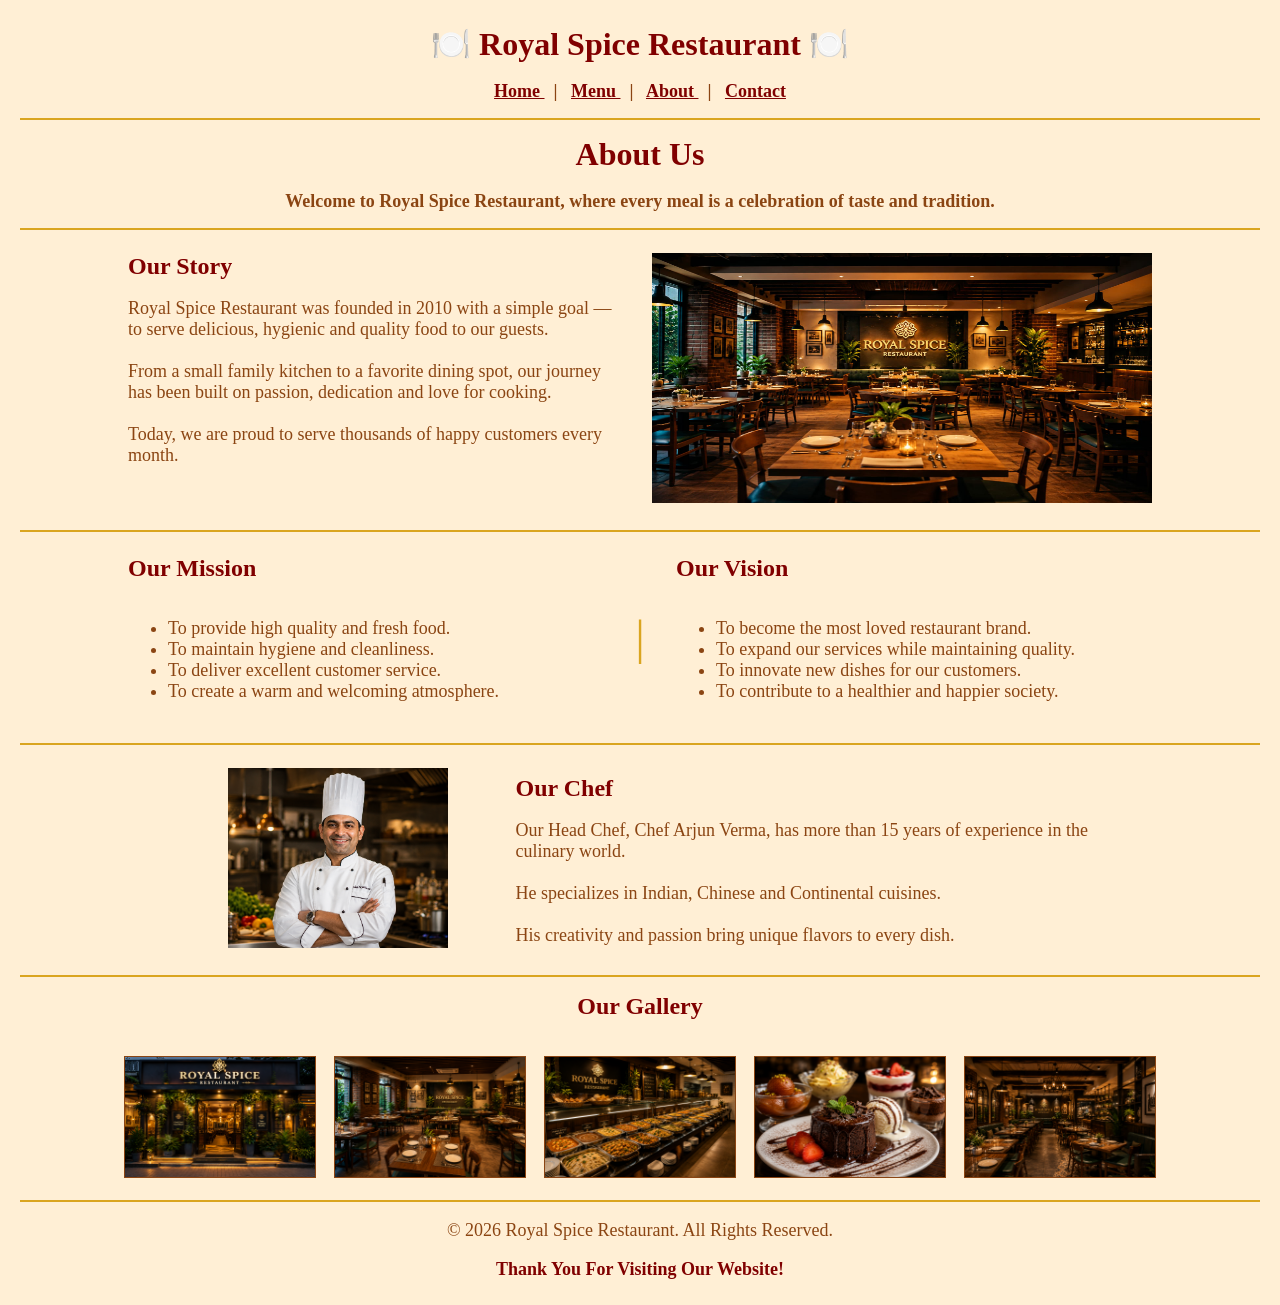
==== about.html @ e7db4981 "Completed the Website Using HTML only" ====
<!doctype html>
<html lang="en">

<head>
    <meta charset="UTF-8" />
    <meta name="viewport" content="width=device-width, initial-scale=1.0" />
    <title>Royal Spice Restaurant | About Us</title>
</head>

<body bgcolor="papayawhip" text="saddlebrown" link="maroon" vlink="darkred" alink="gold" leftmargin="20" topmargin="15">

    <!-- HEADER -->
    <header>
        <table width="100%" border="0" cellpadding="10" cellspacing="0">
            <tr>
                <td align="center">
                    <font face="Georgia" size="6" color="maroon">
                        <b> 🍽️ Royal Spice Restaurant 🍽️ </b>
                    </font>
                </td>
            </tr>
        </table>
    </header>

    <!-- NAVBAR -->
    <nav>
        <table width="100%" border="0" cellpadding="8" cellspacing="0">
            <tr>
                <td align="center">
                    <font face="Georgia" size="4">
                        <b>
                            <a href="index.html"> Home </a> &nbsp; | &nbsp;
                            <a href="menu.html"> Menu </a> &nbsp; | &nbsp;
                            <a href="about.html"> About </a> &nbsp; | &nbsp;
                            <a href="contact.html"> Contact </a>
                        </b>
                    </font>
                </td>
            </tr>
        </table>
    </nav>

    <hr color="goldenrod" size="2" />

    <!-- MAIN CONTENT -->
    <main>
        <!-- PAGE TITLE SECTION -->
        <section>
            <table width="100%" border="0" cellpadding="8" cellspacing="0">
                <tr>
                    <td align="center">
                        <font face="Georgia" size="6" color="maroon">
                            <b> About Us </b>
                        </font>

                        <br /><br />

                        <font face="Georgia" size="4" color="saddlebrown">
                            <b> Welcome to Royal Spice Restaurant, where every meal is a celebration of taste and
                                tradition. </b>
                        </font>
                    </td>
                </tr>
            </table>
        </section>

        <hr color="goldenrod" size="2" />

        <!-- OUR STORY SECTION -->
        <section>
            <table width="85%" border="0" cellpadding="15" cellspacing="0" align="center">
                <tr>
                    <td width="50%" valign="top">
                        <font face="Georgia" size="5" color="maroon">
                            <b> Our Story </b>
                        </font>
                        <br /><br />
                        <font face="Georgia" size="4" color="saddlebrown">
                            Royal Spice Restaurant was founded in 2010 with a simple goal — to serve delicious, hygienic
                            and quality food to our guests.
                            <br /><br />
                            From a small family kitchen to a favorite dining spot, our journey has been built on
                            passion, dedication and love for cooking.
                            <br /><br />
                            Today, we are proud to serve thousands of happy customers every month.
                        </font>
                    </td>
                    <td width="50%" align="center" valign="middle">
                        <img src="images/Restaurant.jpg.jpeg" alt="Royal Spice Restaurant Interior" width="500"
                            height="250" />
                    </td>
                </tr>
            </table>
        </section>

        <hr color="goldenrod" size="2" />

        <!-- MISSION AND VISION SECTION -->
        <section>
            <table width="85%" border="0" cellpadding="15" cellspacing="0" align="center">
                <tr>
                    <!-- MISSION -->
                    <td width="48%" valign="top">
                        <font face="Georgia" size="5" color="maroon">
                            <b> Our Mission </b>
                        </font>
                        <br /><br />
                        <font face="Georgia" size="4" color="saddlebrown">
                            <ul>
                                <li>To provide high quality and fresh food.</li>
                                <li>To maintain hygiene and cleanliness.</li>
                                <li>To deliver excellent customer service.</li>
                                <li>To create a warm and welcoming atmosphere.</li>
                            </ul>
                        </font>
                    </td>


                    <td width="4%" align="center" valign="middle">
                        <font size="7" color="goldenrod">|</font>
                    </td>

                    <!-- VISION -->
                    <td width="48%" valign="top">
                        <font face="Georgia" size="5" color="maroon">
                            <b> Our Vision </b>
                        </font>
                        <br /><br />
                        <font face="Georgia" size="4" color="saddlebrown">
                            <ul>
                                <li>To become the most loved restaurant brand.</li>
                                <li>To expand our services while maintaining quality.</li>
                                <li>To innovate new dishes for our customers.</li>
                                <li>To contribute to a healthier and happier society.</li>
                            </ul>
                        </font>
                    </td>
                </tr>
            </table>
        </section>

        <hr color="goldenrod" size="2" />

        <!-- OUR CHEF SECTION -->
        <section>
            <table width="75%" border="0" cellpadding="15" cellspacing="0" align="center">
                <tr>
                    <td width="35%" align="center" valign="middle">
                        <img src="images/royalchef.png" alt="Our Head Chef" width="220" height="180" />
                    </td>

                    <td width="65%" valign="middle">
                        <font face="Georgia" size="5" color="maroon">
                            <b> Our Chef </b>
                        </font>
                        <br /><br />
                        <font face="Georgia" size="4" color="saddlebrown">
                            Our Head Chef, Chef Arjun Verma, has more than 15 years of experience in the culinary world.
                            <br /><br />
                            He specializes in Indian, Chinese and Continental cuisines.
                            <br /><br />
                            His creativity and passion bring unique flavors to every dish.
                        </font>
                    </td>
                </tr>
            </table>
        </section>

        <hr color="goldenrod" size="2" />

        <!-- OUR GALLERY SECTION -->
        <section>
            <table width="100%" border="0" cellpadding="8" cellspacing="0">
                <tr>
                    <td align="center">
                        <font face="Georgia" size="5" color="maroon">
                            <b> Our Gallery </b>
                        </font>
                    </td>
                </tr>
            </table>
            <br />

            <table width="85%" border="0" cellpadding="5" cellspacing="5" align="center">
                <tr>
                    <td align="center">
                        <img src="images/Restaurantfront.png" alt="Restaurant Front" width="190" height="120" border="1"
                            bordercolor="goldenrod" />
                    </td>
                    <td align="center">
                        <img src="images/dining.png" alt="Dining Area" width="190" height="120" border="1"
                            bordercolor="goldenrod" />
                    </td>
                    <td align="center">
                        <img src="images/footcounter.png" alt="Food Counter" width="190" height="120" border="1"
                            bordercolor="goldenrod" />
                    </td>
                    <td align="center">
                        <img src="images/sweet.png" alt="Dessert" width="190" height="120" border="1"
                            bordercolor="goldenrod" />
                    </td>
                    <td align="center">
                        <img src="images/RestaurantInter.png" alt="Restaurant Interior" width="190" height="120"
                            border="1" bordercolor="goldenrod" />
                    </td>
                </tr>
            </table>
        </section>
    </main>

    <hr color="goldenrod" size="2" />

    <!-- FOOTER -->
    <footer>
        <table width="100%" border="0" cellpadding="10" cellspacing="0">
            <tr>
                <td align="center">
                    <font face="Georgia" size="4" color="saddlebrown">
                        © 2026 Royal Spice Restaurant. All Rights Reserved.
                    </font>
                    <br /><br />
                    <font face="Georgia" size="4" color="maroon">
                        <b> Thank You For Visiting Our Website! </b>
                    </font>
                </td>
            </tr>
        </table>
    </footer>
</body>

</html>
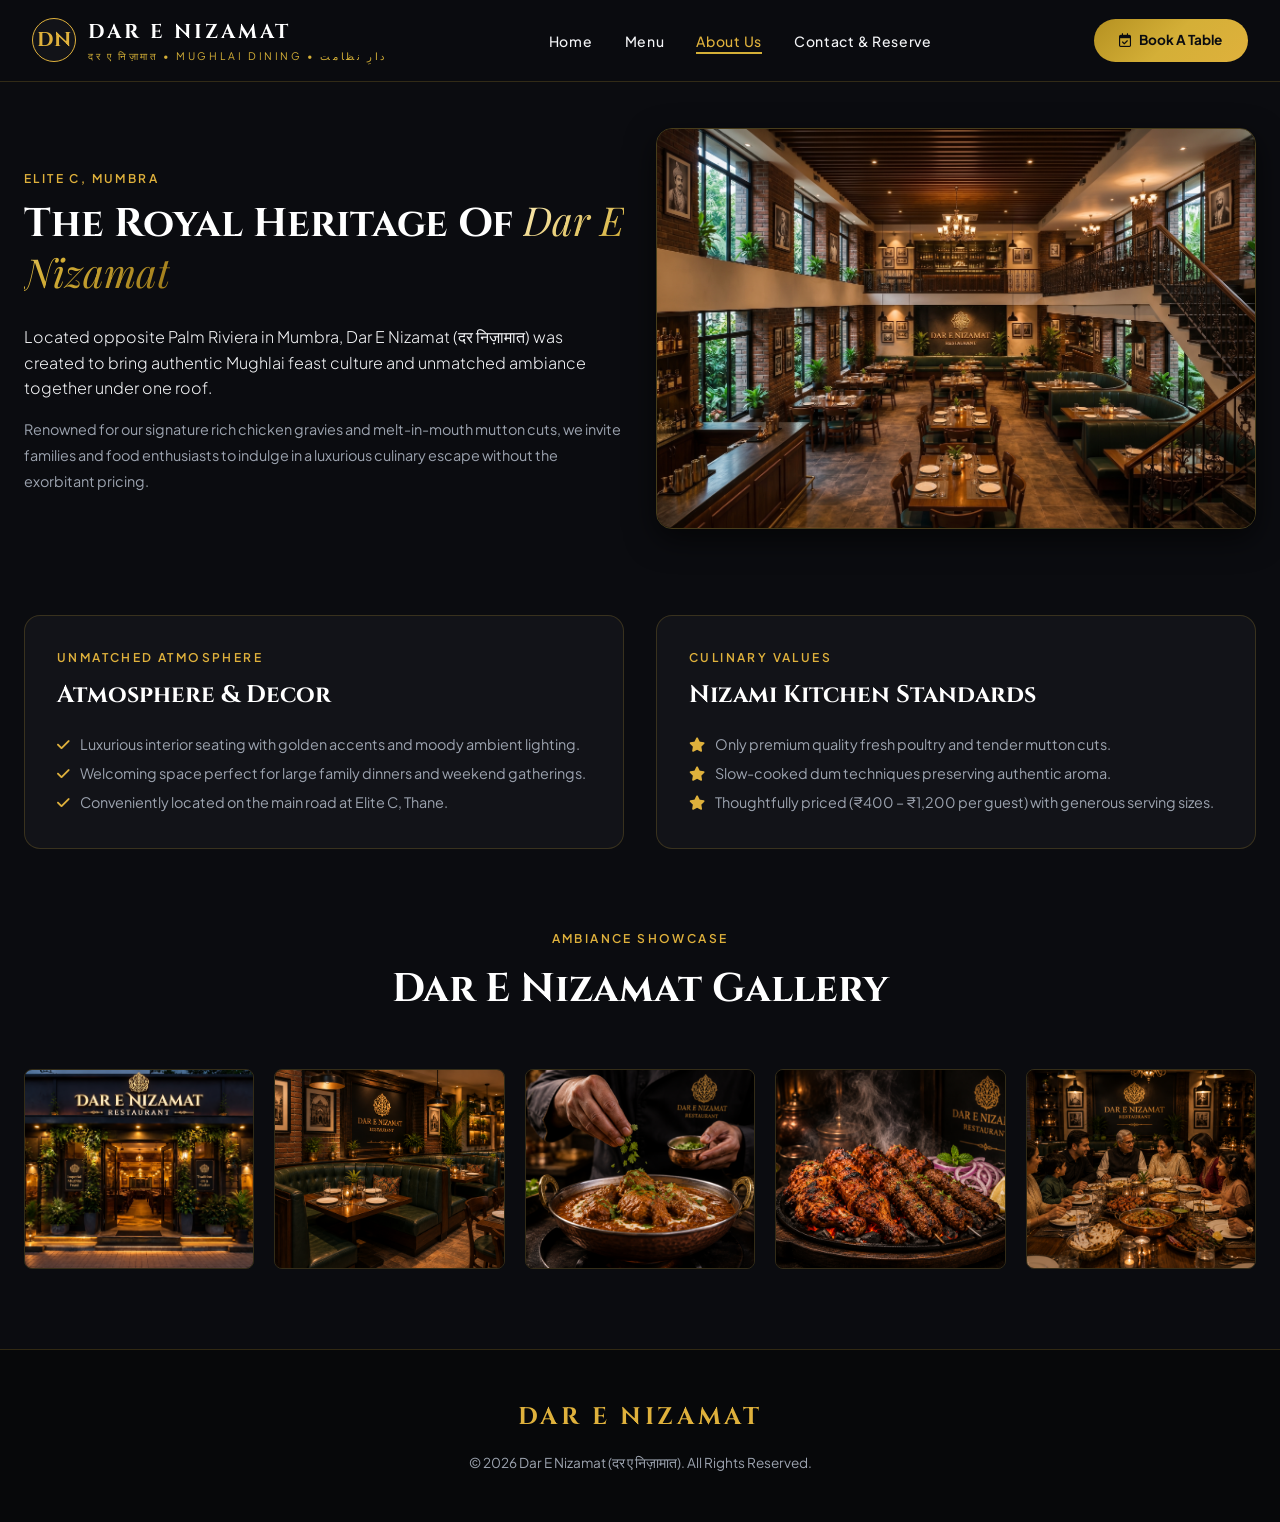
==== commit 0d769255: "Added CSS and Updated all the html codes" ====
--- a/about.html
+++ b/about.html
@@ -1,231 +1,137 @@
-<!doctype html>
+<!DOCTYPE html>
 <html lang="en">
 
 <head>
-    <meta charset="UTF-8" />
-    <meta name="viewport" content="width=device-width, initial-scale=1.0" />
-    <title>Royal Spice Restaurant | About Us</title>
+    <meta charset="UTF-8">
+    <meta name="viewport" content="width=device-width, initial-scale=1.0">
+    <title>Dar E Nizamat | About Our Restaurant</title>
+    <link rel="preconnect" href="https://fonts.googleapis.com">
+    <link rel="preconnect" href="https://fonts.gstatic.com" crossorigin>
+    <link
+        href="https://fonts.googleapis.com/css2?family=Cinzel:wght@400;600;700;800&family=Playfair+Display:ital,wght@0,400;0,600;0,700;1,400&family=Plus+Jakarta+Sans:wght@300;400;500;600;700&display=swap"
+        rel="stylesheet">
+    <link rel="stylesheet" href="https://cdnjs.cloudflare.com/ajax/libs/font-awesome/6.5.1/css/all.min.css">
+    <link rel="stylesheet" href="style.css">
 </head>
 
-<body bgcolor="papayawhip" text="saddlebrown" link="maroon" vlink="darkred" alink="gold" leftmargin="20" topmargin="15">
+<body>
 
-    <!-- HEADER -->
-    <header>
-        <table width="100%" border="0" cellpadding="10" cellspacing="0">
-            <tr>
-                <td align="center">
-                    <font face="Georgia" size="6" color="maroon">
-                        <b> 🍽️ Royal Spice Restaurant 🍽️ </b>
-                    </font>
-                </td>
-            </tr>
-        </table>
+    <!-- Header Navigation -->
+    <header class="navbar">
+        <div class="nav-container">
+            <a href="index.html" class="brand-logo">
+                <div class="logo-badge">DN</div>
+                <div class="brand-text">
+                    <h1>DAR E NIZAMAT</h1>
+                    <span>दर ए निज़ामात • Mughlai Dining • دارِ نظامت</span>
+                </div>
+            </a>
+            <ul class="nav-links">
+                <li><a href="index.html">Home</a></li>
+                <li><a href="menu.html">Menu</a></li>
+                <li><a href="about.html" class="active">About Us</a></li>
+                <li><a href="contact.html">Contact & Reserve</a></li>
+            </ul>
+            <div class="nav-cta">
+                <a href="contact.html" class="btn-gold"><i class="fa-regular fa-calendar-check"></i> Book A Table</a>
+            </div>
+        </div>
     </header>
 
-    <!-- NAVBAR -->
-    <nav>
-        <table width="100%" border="0" cellpadding="8" cellspacing="0">
-            <tr>
-                <td align="center">
-                    <font face="Georgia" size="4">
-                        <b>
-                            <a href="index.html"> Home </a> &nbsp; | &nbsp;
-                            <a href="menu.html"> Menu </a> &nbsp; | &nbsp;
-                            <a href="about.html"> About </a> &nbsp; | &nbsp;
-                            <a href="contact.html"> Contact </a>
-                        </b>
-                    </font>
-                </td>
-            </tr>
-        </table>
-    </nav>
+    <!-- Story -->
+    <section class="section" style="padding-top: 8rem;">
+        <div class="grid-2">
+            <div>
+                <span class="section-tag">Elite C, Mumbra</span>
+                <h1 class="section-heading" style="line-height: 1.2; margin-bottom: 1.5rem;">
+                    The Royal Heritage Of <span class="gold-gradient-text font-serif-italic">Dar E Nizamat</span>
+                </h1>
+                <p style="color: #f3f4f6; margin-bottom: 1rem; font-weight: 300;">
+                    Located opposite Palm Riviera in Mumbra, Dar E Nizamat (दर निज़ामात) was created to bring authentic
+                    Mughlai feast culture and unmatched ambiance together under one roof.
+                </p>
+                <p style="color: #9ca3af; font-size: 0.9rem; line-height: 1.8;">
+                    Renowned for our signature rich chicken gravies and melt-in-mouth mutton cuts, we invite families
+                    and food enthusiasts to indulge in a luxurious culinary escape without the exorbitant pricing.
+                </p>
+            </div>
+            <div style="position: relative;">
+                <img src="images/DarENizamatHAll.png"
+                    alt="Dar E Nizamat dining hall with warm lighting, luxury banquet seats opposite Palm Riviera in Mumbra"
+                    style="width: 100%; border-radius: 1rem; border: 1px solid rgba(212,175,55,0.3); box-shadow: 0 10px 30px rgba(0,0,0,0.6);">
+            </div>
+        </div>
+    </section>
 
-    <hr color="goldenrod" size="2" />
+    <!-- Ambience & Hospitality Highlights -->
+    <section class="section" style="padding-top: 0;">
+        <div class="grid-2">
+            <div class="glass-card">
+                <span class="section-tag">Unmatched Atmosphere</span>
+                <h3 style="font-family: 'Cinzel', serif; font-size: 1.5rem; color: #fff; margin-bottom: 1rem;">
+                    Atmosphere & Decor</h3>
+                <ul style="list-style: none; color: #9ca3af; font-size: 0.9rem; line-height: 2;">
+                    <li><i class="fa-solid fa-check" style="color: #dfb13c; margin-right: 0.5rem;"></i> Luxurious
+                        interior seating with golden accents and moody ambient lighting.</li>
+                    <li><i class="fa-solid fa-check" style="color: #dfb13c; margin-right: 0.5rem;"></i> Welcoming space
+                        perfect for large family dinners and weekend gatherings.</li>
+                    <li><i class="fa-solid fa-check" style="color: #dfb13c; margin-right: 0.5rem;"></i> Conveniently
+                        located on the main road at Elite C, Thane.</li>
+                </ul>
+            </div>
+            <div class="glass-card">
+                <span class="section-tag">Culinary Values</span>
+                <h3 style="font-family: 'Cinzel', serif; font-size: 1.5rem; color: #fff; margin-bottom: 1rem;">Nizami
+                    Kitchen Standards</h3>
+                <ul style="list-style: none; color: #9ca3af; font-size: 0.9rem; line-height: 2;">
+                    <li><i class="fa-solid fa-star" style="color: #dfb13c; margin-right: 0.5rem;"></i> Only premium
+                        quality fresh poultry and tender mutton cuts.</li>
+                    <li><i class="fa-solid fa-star" style="color: #dfb13c; margin-right: 0.5rem;"></i> Slow-cooked dum
+                        techniques preserving authentic aroma.</li>
+                    <li><i class="fa-solid fa-star" style="color: #dfb13c; margin-right: 0.5rem;"></i> Thoughtfully
+                        priced (₹400 – ₹1,200 per guest) with generous serving sizes.</li>
+                </ul>
+            </div>
+        </div>
+    </section>
 
-    <!-- MAIN CONTENT -->
-    <main>
-        <!-- PAGE TITLE SECTION -->
-        <section>
-            <table width="100%" border="0" cellpadding="8" cellspacing="0">
-                <tr>
-                    <td align="center">
-                        <font face="Georgia" size="6" color="maroon">
-                            <b> About Us </b>
-                        </font>
+    <!-- Gallery Grid -->
+    <section class="section" style="padding-top: 0;">
+        <div class="section-title-wrap">
+            <span class="section-tag">Ambiance Showcase</span>
+            <h2 class="section-heading">Dar E Nizamat Gallery</h2>
+        </div>
+        <div class="gallery-grid">
+            <div class="gallery-item">
+                <img src="images/DarENizamatFront.png"
+                    alt="Dar E Nizamat exterior entrance facade with glowing signboard at Elite C Mumbra">
+            </div>
+            <div class="gallery-item">
+                <img src="images/SofaBooths.png"
+                    alt="Comfortable cozy sofa booths and restaurant tables with warm lighting">
+            </div>
+            <div class="gallery-item">
+                <img src="images/chefgarnishing.png"
+                    alt="Chef garnishing thick Mughlai chicken gravy with cream and coriander">
+            </div>
+            <div class="gallery-item">
+                <img src="images/muttonplatter.png"
+                    alt="Platter of sizzling hot coal-grilled chicken and mutton seekh kebabs">
+            </div>
+            <div class="gallery-item">
+                <img src="images/familydining.png" alt="Family celebration group dining at Dar E Nizamat Mumbra">
+            </div>
+        </div>
+    </section>
 
-                        <br /><br />
+    <!-- Footer -->
+    <footer>
+        <div class="footer-content">
+            <h2 style="font-family: 'Cinzel', serif; color: #dfb13c; letter-spacing: 0.15em;">DAR E NIZAMAT</h2>
+            <p class="footer-copy">© 2026 Dar E Nizamat (दर ए निज़ामात). All Rights Reserved.</p>
+        </div>
+    </footer>
 
-                        <font face="Georgia" size="4" color="saddlebrown">
-                            <b> Welcome to Royal Spice Restaurant, where every meal is a celebration of taste and
-                                tradition. </b>
-                        </font>
-                    </td>
-                </tr>
-            </table>
-        </section>
-
-        <hr color="goldenrod" size="2" />
-
-        <!-- OUR STORY SECTION -->
-        <section>
-            <table width="85%" border="0" cellpadding="15" cellspacing="0" align="center">
-                <tr>
-                    <td width="50%" valign="top">
-                        <font face="Georgia" size="5" color="maroon">
-                            <b> Our Story </b>
-                        </font>
-                        <br /><br />
-                        <font face="Georgia" size="4" color="saddlebrown">
-                            Royal Spice Restaurant was founded in 2010 with a simple goal — to serve delicious, hygienic
-                            and quality food to our guests.
-                            <br /><br />
-                            From a small family kitchen to a favorite dining spot, our journey has been built on
-                            passion, dedication and love for cooking.
-                            <br /><br />
-                            Today, we are proud to serve thousands of happy customers every month.
-                        </font>
-                    </td>
-                    <td width="50%" align="center" valign="middle">
-                        <img src="images/Restaurant.jpg.jpeg" alt="Royal Spice Restaurant Interior" width="500"
-                            height="250" />
-                    </td>
-                </tr>
-            </table>
-        </section>
-
-        <hr color="goldenrod" size="2" />
-
-        <!-- MISSION AND VISION SECTION -->
-        <section>
-            <table width="85%" border="0" cellpadding="15" cellspacing="0" align="center">
-                <tr>
-                    <!-- MISSION -->
-                    <td width="48%" valign="top">
-                        <font face="Georgia" size="5" color="maroon">
-                            <b> Our Mission </b>
-                        </font>
-                        <br /><br />
-                        <font face="Georgia" size="4" color="saddlebrown">
-                            <ul>
-                                <li>To provide high quality and fresh food.</li>
-                                <li>To maintain hygiene and cleanliness.</li>
-                                <li>To deliver excellent customer service.</li>
-                                <li>To create a warm and welcoming atmosphere.</li>
-                            </ul>
-                        </font>
-                    </td>
-
-
-                    <td width="4%" align="center" valign="middle">
-                        <font size="7" color="goldenrod">|</font>
-                    </td>
-
-                    <!-- VISION -->
-                    <td width="48%" valign="top">
-                        <font face="Georgia" size="5" color="maroon">
-                            <b> Our Vision </b>
-                        </font>
-                        <br /><br />
-                        <font face="Georgia" size="4" color="saddlebrown">
-                            <ul>
-                                <li>To become the most loved restaurant brand.</li>
-                                <li>To expand our services while maintaining quality.</li>
-                                <li>To innovate new dishes for our customers.</li>
-                                <li>To contribute to a healthier and happier society.</li>
-                            </ul>
-                        </font>
-                    </td>
-                </tr>
-            </table>
-        </section>
-
-        <hr color="goldenrod" size="2" />
-
-        <!-- OUR CHEF SECTION -->
-        <section>
-            <table width="75%" border="0" cellpadding="15" cellspacing="0" align="center">
-                <tr>
-                    <td width="35%" align="center" valign="middle">
-                        <img src="images/royalchef.png" alt="Our Head Chef" width="220" height="180" />
-                    </td>
-
-                    <td width="65%" valign="middle">
-                        <font face="Georgia" size="5" color="maroon">
-                            <b> Our Chef </b>
-                        </font>
-                        <br /><br />
-                        <font face="Georgia" size="4" color="saddlebrown">
-                            Our Head Chef, Chef Arjun Verma, has more than 15 years of experience in the culinary world.
-                            <br /><br />
-                            He specializes in Indian, Chinese and Continental cuisines.
-                            <br /><br />
-                            His creativity and passion bring unique flavors to every dish.
-                        </font>
-                    </td>
-                </tr>
-            </table>
-        </section>
-
-        <hr color="goldenrod" size="2" />
-
-        <!-- OUR GALLERY SECTION -->
-        <section>
-            <table width="100%" border="0" cellpadding="8" cellspacing="0">
-                <tr>
-                    <td align="center">
-                        <font face="Georgia" size="5" color="maroon">
-                            <b> Our Gallery </b>
-                        </font>
-                    </td>
-                </tr>
-            </table>
-            <br />
-
-            <table width="85%" border="0" cellpadding="5" cellspacing="5" align="center">
-                <tr>
-                    <td align="center">
-                        <img src="images/Restaurantfront.png" alt="Restaurant Front" width="190" height="120" border="1"
-                            bordercolor="goldenrod" />
-                    </td>
-                    <td align="center">
-                        <img src="images/dining.png" alt="Dining Area" width="190" height="120" border="1"
-                            bordercolor="goldenrod" />
-                    </td>
-                    <td align="center">
-                        <img src="images/footcounter.png" alt="Food Counter" width="190" height="120" border="1"
-                            bordercolor="goldenrod" />
-                    </td>
-                    <td align="center">
-                        <img src="images/sweet.png" alt="Dessert" width="190" height="120" border="1"
-                            bordercolor="goldenrod" />
-                    </td>
-                    <td align="center">
-                        <img src="images/RestaurantInter.png" alt="Restaurant Interior" width="190" height="120"
-                            border="1" bordercolor="goldenrod" />
-                    </td>
-                </tr>
-            </table>
-        </section>
-    </main>
-
-    <hr color="goldenrod" size="2" />
-
-    <!-- FOOTER -->
-    <footer>
-        <table width="100%" border="0" cellpadding="10" cellspacing="0">
-            <tr>
-                <td align="center">
-                    <font face="Georgia" size="4" color="saddlebrown">
-                        © 2026 Royal Spice Restaurant. All Rights Reserved.
-                    </font>
-                    <br /><br />
-                    <font face="Georgia" size="4" color="maroon">
-                        <b> Thank You For Visiting Our Website! </b>
-                    </font>
-                </td>
-            </tr>
-        </table>
-    </footer>
 </body>
 
 </html>
--- a/style.css
+++ b/style.css
@@ -0,0 +1,518 @@
+* {
+  box-sizing: border-box;
+  margin: 0;
+  padding: 0;
+}
+
+html {
+  scroll-behavior: smooth;
+  font-family: "Plus Jakarta Sans", sans-serif;
+  background-color: #0b0c10;
+  color: #f3f4f6;
+}
+
+body {
+  line-height: 1.6;
+  overflow-x: hidden;
+}
+
+/* Custom Scrollbar */
+::-webkit-scrollbar {
+  width: 8px;
+}
+::-webkit-scrollbar-track {
+  background: #0b0c10;
+}
+::-webkit-scrollbar-thumb {
+  background: #262933;
+  border-radius: 4px;
+}
+::-webkit-scrollbar-thumb:hover {
+  background: #d4af37;
+}
+
+/* Text Utilities */
+.gold-gradient-text {
+  background: linear-gradient(135deg, #fff0bd 0%, #d4af37 50%, #9a7718 100%);
+  -webkit-background-clip: text;
+  -webkit-text-fill-color: transparent;
+}
+
+.font-serif-italic {
+  font-family: "Playfair Display", serif;
+  font-style: italic;
+  font-weight: normal;
+}
+
+/* Navigation Bar */
+.navbar {
+  position: fixed;
+  top: 0;
+  left: 0;
+  right: 0;
+  z-index: 100;
+  background: rgba(11, 12, 16, 0.9);
+  backdrop-filter: blur(12px);
+  border-bottom: 1px solid rgba(212, 175, 55, 0.2);
+  padding: 1rem 2rem;
+}
+
+.nav-container {
+  max-width: 1280px;
+  margin: 0 auto;
+  display: flex;
+  justify-content: space-between;
+  align-items: center;
+}
+
+.brand-logo {
+  display: flex;
+  align-items: center;
+  gap: 0.75rem;
+  text-decoration: none;
+}
+
+.logo-badge {
+  width: 44px;
+  height: 44px;
+  border-radius: 50%;
+  border: 1px solid #dfb13c;
+  display: flex;
+  align-items: center;
+  justify-content: center;
+  background: #121318;
+  font-family: "Cinzel", serif;
+  color: #dfb13c;
+  font-size: 1.25rem;
+  font-weight: 700;
+}
+
+.brand-text h1 {
+  font-family: "Cinzel", serif;
+  font-size: 1.25rem;
+  letter-spacing: 0.15em;
+  color: #ffffff;
+}
+
+.brand-text span {
+  font-size: 0.65rem;
+  letter-spacing: 0.25em;
+  color: #d4af37;
+  text-transform: uppercase;
+  display: block;
+}
+
+.nav-links {
+  display: flex;
+  gap: 2rem;
+  list-style: none;
+}
+
+.nav-links a {
+  color: #f3f4f6;
+  text-decoration: none;
+  font-size: 0.875rem;
+  font-weight: 500;
+  letter-spacing: 0.05em;
+  transition: 0.3s ease;
+  position: relative;
+  padding: 0.25rem 0;
+}
+
+.nav-links a:hover,
+.nav-links a.active {
+  color: #dfb13c;
+}
+
+.nav-links a::after {
+  content: "";
+  position: absolute;
+  bottom: 0;
+  left: 0;
+  width: 0;
+  height: 2px;
+  background: #d4af37;
+  transition: 0.3s ease;
+}
+
+.nav-links a:hover::after,
+.nav-links a.active::after {
+  width: 100%;
+}
+
+/* Buttons */
+.btn-gold {
+  background: linear-gradient(135deg, #b59121, #d4af37, #dfb13c);
+  color: #0b0c10;
+  padding: 0.65rem 1.6rem;
+  border-radius: 50px;
+  font-weight: 700;
+  font-size: 0.85rem;
+  text-decoration: none;
+  display: inline-flex;
+  align-items: center;
+  gap: 0.5rem;
+  border: none;
+  cursor: pointer;
+  transition: 0.3s ease;
+}
+
+.btn-gold:hover {
+  transform: translateY(-2px);
+  box-shadow: 0 4px 15px rgba(212, 175, 55, 0.4);
+}
+
+.btn-outline {
+  background: transparent;
+  color: #ffffff;
+  padding: 0.65rem 1.6rem;
+  border-radius: 50px;
+  font-weight: 600;
+  font-size: 0.85rem;
+  text-decoration: none;
+  border: 1px solid rgba(212, 175, 55, 0.4);
+  transition: 0.3s ease;
+}
+
+.btn-outline:hover {
+  border-color: #dfb13c;
+  color: #e6c875;
+  background: rgba(212, 175, 55, 0.05);
+}
+
+/* Glass Panels & Cards */
+.glass-card {
+  background: #121318;
+  border: 1px solid rgba(212, 175, 55, 0.2);
+  border-radius: 1rem;
+  padding: 2rem;
+  transition: 0.3s ease;
+}
+
+.glass-card:hover {
+  border-color: #d4af37;
+  transform: translateY(-4px);
+  box-shadow: 0 10px 20px rgba(0, 0, 0, 0.5);
+}
+
+/* Hero Section */
+.hero {
+  position: relative;
+  min-height: 100vh;
+  display: flex;
+  align-items: center;
+  justify-content: center;
+  padding: 8rem 1.5rem 4rem;
+  overflow: hidden;
+  text-align: center;
+}
+
+.hero-bg {
+  position: absolute;
+  top: 0;
+  left: 0;
+  width: 100%;
+  height: 100%;
+  object-fit: cover;
+  z-index: -2;
+  filter: brightness(0.45);
+}
+
+.hero-overlay {
+  position: absolute;
+  inset: 0;
+  background: radial-gradient(
+    circle at center,
+    rgba(11, 12, 16, 0.4) 0%,
+    rgba(11, 12, 16, 0.85) 75%,
+    #0b0c10 100%
+  );
+  z-index: -1;
+}
+
+.hero-content {
+  max-width: 900px;
+  animation: fadeIn 1s ease-out;
+}
+
+.hero-badge {
+  display: inline-flex;
+  align-items: center;
+  gap: 0.5rem;
+  padding: 0.4rem 1.25rem;
+  border-radius: 50px;
+  background: #121318;
+  border: 1px solid rgba(212, 175, 55, 0.3);
+  font-size: 0.75rem;
+  letter-spacing: 0.1em;
+  color: #e6c875;
+  text-transform: uppercase;
+  margin-bottom: 1.5rem;
+}
+
+.hero-title {
+  font-family: "Cinzel", serif;
+  font-size: 3.5rem;
+  font-weight: 800;
+  line-height: 1.2;
+  margin-bottom: 1.5rem;
+  color: #ffffff;
+}
+
+.hero-subtitle {
+  font-size: 1.1rem;
+  color: #9ca3af;
+  max-width: 650px;
+  margin: 0 auto 2.5rem;
+}
+
+.hero-cta-group {
+  display: flex;
+  gap: 1rem;
+  justify-content: center;
+  flex-wrap: wrap;
+}
+
+/* Sections */
+.section {
+  padding: 5rem 1.5rem;
+  max-width: 1280px;
+  margin: 0 auto;
+}
+
+.section-title-wrap {
+  text-align: center;
+  margin-bottom: 3rem;
+}
+
+.section-tag {
+  font-size: 0.75rem;
+  text-transform: uppercase;
+  letter-spacing: 0.2em;
+  color: #dfb13c;
+  font-weight: 600;
+  display: block;
+  margin-bottom: 0.5rem;
+}
+
+.section-heading {
+  font-family: "Cinzel", serif;
+  font-size: 2.5rem;
+  color: #ffffff;
+}
+
+/* Layout Grids */
+.grid-2 {
+  display: grid;
+  grid-template-columns: repeat(2, 1fr);
+  gap: 2rem;
+  align-items: center;
+}
+
+.grid-3 {
+  display: grid;
+  grid-template-columns: repeat(3, 1fr);
+  gap: 2rem;
+}
+
+.grid-4 {
+  display: grid;
+  grid-template-columns: repeat(4, 1fr);
+  gap: 1.5rem;
+}
+
+/* Menu Card */
+.menu-card {
+  background: #121318;
+  border: 1px solid rgba(212, 175, 55, 0.2);
+  border-radius: 1rem;
+  overflow: hidden;
+  transition: 0.3s ease;
+  display: flex;
+  flex-direction: column;
+}
+
+.menu-card:hover {
+  transform: translateY(-5px);
+  border-color: #d4af37;
+  box-shadow: 0 8px 20px rgba(0, 0, 0, 0.6);
+}
+
+.menu-img-wrap {
+  width: 100%;
+  height: 200px;
+  overflow: hidden;
+}
+
+.menu-img-wrap img {
+  width: 100%;
+  height: 100%;
+  object-fit: cover;
+  transition: transform 0.5s ease;
+}
+
+.menu-card:hover .menu-img-wrap img {
+  transform: scale(1.08);
+}
+
+.menu-content {
+  padding: 1.5rem;
+  display: flex;
+  flex-direction: column;
+  flex-grow: 1;
+}
+
+.menu-header {
+  display: flex;
+  justify-content: space-between;
+  align-items: baseline;
+  margin-bottom: 0.5rem;
+}
+
+.dish-title {
+  font-family: "Cinzel", serif;
+  font-size: 1.15rem;
+  color: #ffffff;
+}
+
+.dish-price {
+  font-family: "Cinzel", serif;
+  font-size: 1.15rem;
+  font-weight: 700;
+  color: #dfb13c;
+}
+
+.dish-desc {
+  font-size: 0.85rem;
+  color: #9ca3af;
+}
+
+/* Tables */
+.hours-table {
+  width: 100%;
+  border-collapse: collapse;
+  margin-top: 1rem;
+}
+
+.hours-table th,
+.hours-table td {
+  padding: 0.85rem;
+  border-bottom: 1px solid rgba(255, 255, 255, 0.1);
+}
+
+.hours-table th {
+  font-family: "Cinzel", serif;
+  color: #dfb13c;
+  text-align: left;
+}
+
+.hours-table td {
+  color: #f3f4f6;
+}
+
+/* Forms */
+.form-group {
+  margin-bottom: 1.25rem;
+}
+
+.form-label {
+  display: block;
+  font-size: 0.8rem;
+  text-transform: uppercase;
+  color: #dfb13c;
+  margin-bottom: 0.5rem;
+}
+
+.form-input,
+.form-select,
+.form-textarea {
+  width: 100%;
+  background: #1a1c23;
+  border: 1px solid rgba(255, 255, 255, 0.15);
+  padding: 0.85rem 1rem;
+  border-radius: 0.5rem;
+  color: #ffffff;
+  font-family: "Plus Jakarta Sans", sans-serif;
+  font-size: 0.9rem;
+}
+
+.form-input:focus,
+.form-select:focus,
+.form-textarea:focus {
+  outline: none;
+  border-color: #d4af37;
+}
+
+/* Gallery Grid */
+.gallery-grid {
+  display: grid;
+  grid-template-columns: repeat(auto-fit, minmax(200px, 1fr));
+  gap: 1.25rem;
+}
+
+.gallery-item {
+  height: 200px;
+  border-radius: 0.5rem;
+  overflow: hidden;
+  border: 1px solid rgba(212, 175, 55, 0.2);
+}
+
+.gallery-item img {
+  width: 100%;
+  height: 100%;
+  object-fit: cover;
+  transition: transform 0.4s ease;
+}
+
+.gallery-item:hover img {
+  transform: scale(1.08);
+}
+
+/* Footer */
+footer {
+  background: #07080a;
+  border-top: 1px solid rgba(212, 175, 55, 0.2);
+  padding: 3rem 1.5rem;
+  text-align: center;
+}
+
+.footer-copy {
+  color: #9ca3af;
+  font-size: 0.85rem;
+  margin-top: 1rem;
+}
+
+/* Simple Fade In Animation */
+@keyframes fadeIn {
+  from {
+    opacity: 0;
+    transform: translateY(20px);
+  }
+  to {
+    opacity: 1;
+    transform: translateY(0);
+  }
+}
+
+/* Mobile Responsiveness */
+@media (max-width: 900px) {
+  .grid-4,
+  .grid-3 {
+    grid-template-columns: repeat(2, 1fr);
+  }
+}
+
+@media (max-width: 650px) {
+  .grid-2,
+  .grid-3,
+  .grid-4 {
+    grid-template-columns: 1fr;
+  }
+  .nav-links,
+  .nav-cta {
+    display: none;
+  }
+  .hero-title {
+    font-size: 2.2rem;
+  }
+}
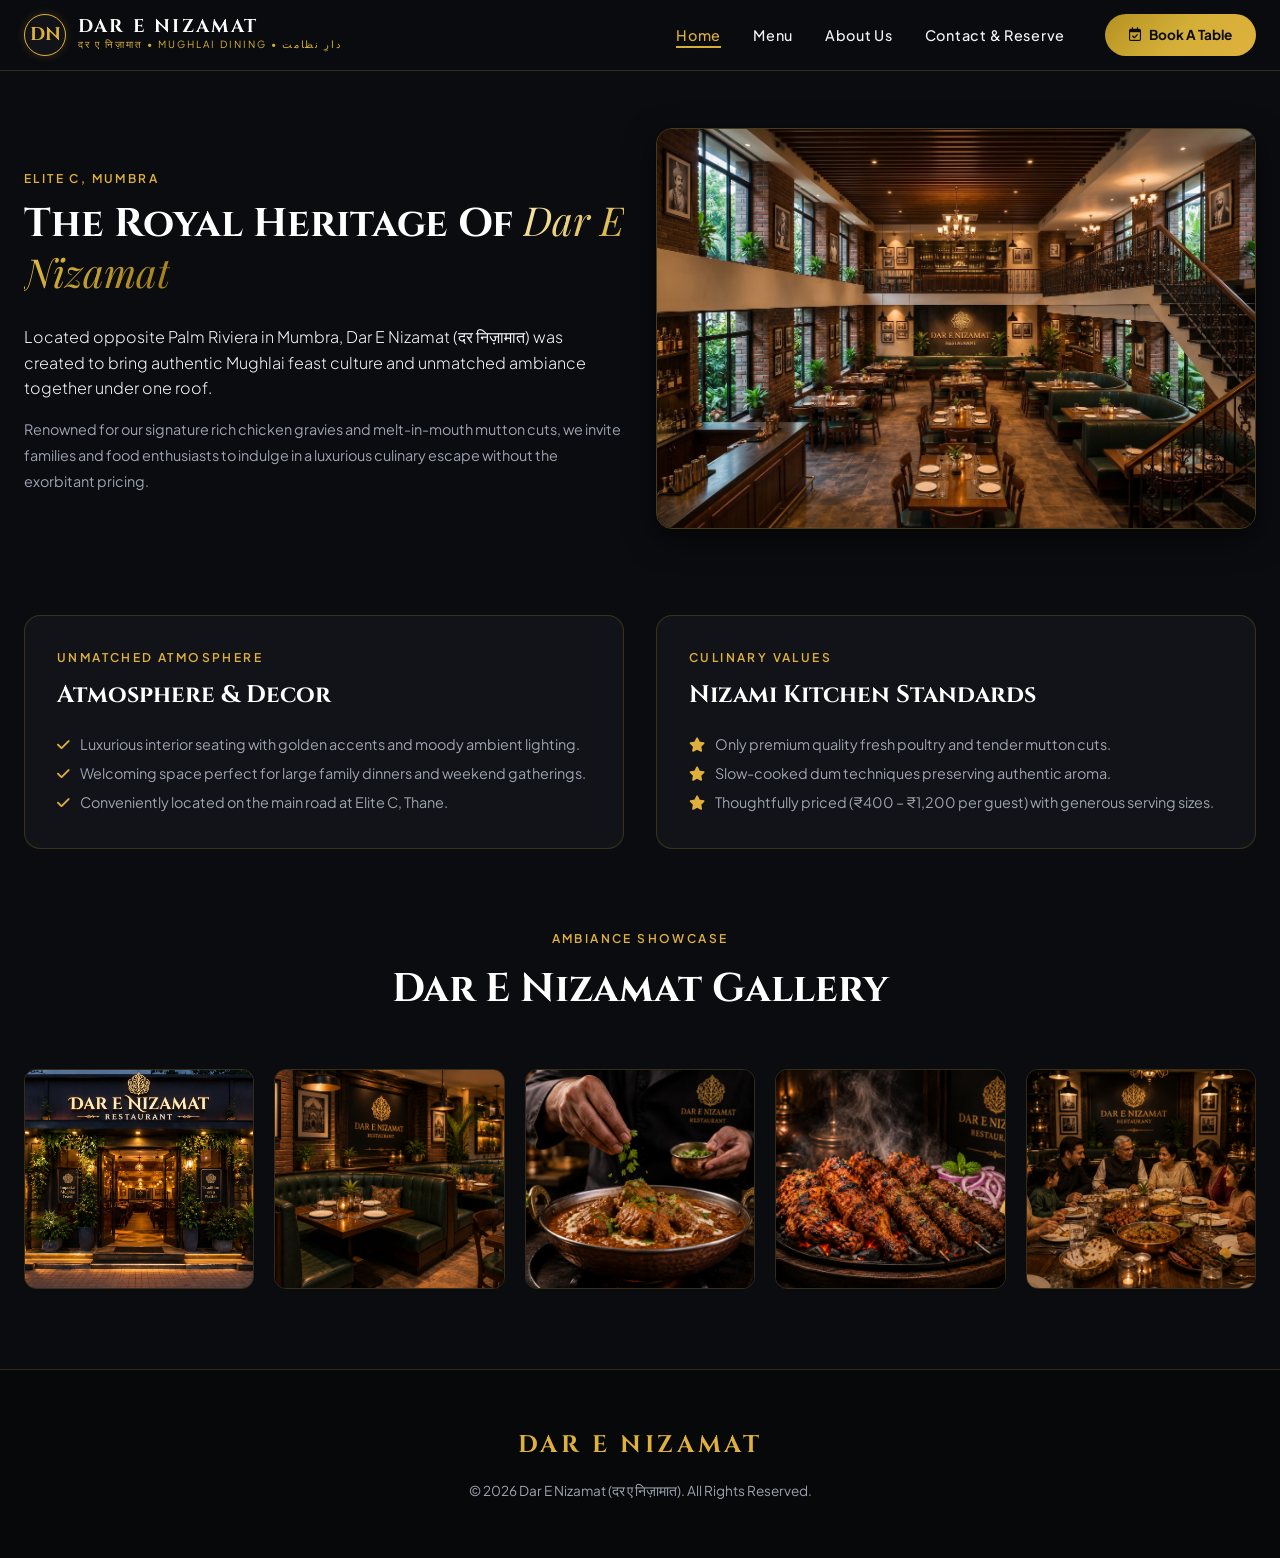
==== commit 3a20f7f5: "Add Responsiveness in Navbar" ====
--- a/about.html
+++ b/about.html
@@ -16,9 +16,10 @@
 
 <body>
 
-    <!-- Header Navigation -->
+    <!-- Responsive Navigation Bar -->
     <header class="navbar">
         <div class="nav-container">
+            <!-- Logo -->
             <a href="index.html" class="brand-logo">
                 <div class="logo-badge">DN</div>
                 <div class="brand-text">
@@ -26,18 +27,28 @@
                     <span>दर ए निज़ामात • Mughlai Dining • دارِ نظامت</span>
                 </div>
             </a>
-            <ul class="nav-links">
-                <li><a href="index.html">Home</a></li>
-                <li><a href="menu.html">Menu</a></li>
-                <li><a href="about.html" class="active">About Us</a></li>
-                <li><a href="contact.html">Contact & Reserve</a></li>
-            </ul>
-            <div class="nav-cta">
-                <a href="contact.html" class="btn-gold"><i class="fa-regular fa-calendar-check"></i> Book A Table</a>
+
+            <!-- Mobile Hamburger Trigger (Pure CSS) -->
+            <input type="checkbox" id="nav-toggle" class="nav-toggle-input">
+            <label for="nav-toggle" class="nav-toggle-label">
+                <i class="fa-solid fa-bars"></i>
+            </label>
+
+            <!-- Menu & CTA (Collapses on mobile) -->
+            <div class="nav-menu-wrapper">
+                <ul class="nav-links">
+                    <li><a href="index.html" class="active">Home</a></li>
+                    <li><a href="menu.html">Menu</a></li>
+                    <li><a href="about.html">About Us</a></li>
+                    <li><a href="contact.html">Contact & Reserve</a></li>
+                </ul>
+                <div class="nav-cta">
+                    <a href="contact.html" class="btn-gold"><i class="fa-regular fa-calendar-check"></i> Book A
+                        Table</a>
+                </div>
             </div>
         </div>
     </header>
-
     <!-- Story -->
     <section class="section" style="padding-top: 8rem;">
         <div class="grid-2">
--- a/style.css
+++ b/style.css
@@ -1,3 +1,4 @@
+/* Base Reset */
 * {
   box-sizing: border-box;
   margin: 0;
@@ -14,6 +15,7 @@
 body {
   line-height: 1.6;
   overflow-x: hidden;
+  width: 100%;
 }
 
 /* Custom Scrollbar */
@@ -50,11 +52,12 @@
   top: 0;
   left: 0;
   right: 0;
-  z-index: 100;
-  background: rgba(11, 12, 16, 0.9);
-  backdrop-filter: blur(12px);
+  z-index: 1000;
+  background: rgba(11, 12, 16, 0.95);
+  backdrop-filter: blur(14px);
   border-bottom: 1px solid rgba(212, 175, 55, 0.2);
-  padding: 1rem 2rem;
+  padding: 0.85rem 1.5rem;
+  transition: all 0.3s ease;
 }
 
 .nav-container {
@@ -63,6 +66,7 @@
   display: flex;
   justify-content: space-between;
   align-items: center;
+  position: relative;
 }
 
 .brand-logo {
@@ -73,35 +77,57 @@
 }
 
 .logo-badge {
-  width: 44px;
-  height: 44px;
+  width: 42px;
+  height: 42px;
   border-radius: 50%;
-  border: 1px solid #dfb13c;
+  border: 1.5px solid #dfb13c;
   display: flex;
   align-items: center;
   justify-content: center;
   background: #121318;
   font-family: "Cinzel", serif;
   color: #dfb13c;
-  font-size: 1.25rem;
+  font-size: 1.15rem;
   font-weight: 700;
+  box-shadow: 0 0 10px rgba(212, 175, 55, 0.2);
 }
 
 .brand-text h1 {
   font-family: "Cinzel", serif;
-  font-size: 1.25rem;
-  letter-spacing: 0.15em;
+  font-size: 1.15rem;
+  letter-spacing: 0.12em;
   color: #ffffff;
+  line-height: 1.1;
 }
 
 .brand-text span {
-  font-size: 0.65rem;
-  letter-spacing: 0.25em;
+  font-size: 0.62rem;
+  letter-spacing: 0.2em;
   color: #d4af37;
   text-transform: uppercase;
   display: block;
 }
 
+/* Checkbox Toggle for Mobile Navigation */
+.nav-toggle-input {
+  display: none;
+}
+
+.nav-toggle-label {
+  display: none;
+  cursor: pointer;
+  padding: 0.5rem;
+  color: #dfb13c;
+  font-size: 1.5rem;
+  transition: transform 0.3s ease;
+}
+
+.nav-menu-wrapper {
+  display: flex;
+  align-items: center;
+  gap: 2.5rem;
+}
+
 .nav-links {
   display: flex;
   gap: 2rem;
@@ -111,7 +137,7 @@
 .nav-links a {
   color: #f3f4f6;
   text-decoration: none;
-  font-size: 0.875rem;
+  font-size: 0.9rem;
   font-weight: 500;
   letter-spacing: 0.05em;
   transition: 0.3s ease;
@@ -140,59 +166,65 @@
   width: 100%;
 }
 
-/* Buttons */
+/* Action Buttons */
 .btn-gold {
   background: linear-gradient(135deg, #b59121, #d4af37, #dfb13c);
   color: #0b0c10;
-  padding: 0.65rem 1.6rem;
+  padding: 0.65rem 1.5rem;
   border-radius: 50px;
   font-weight: 700;
   font-size: 0.85rem;
   text-decoration: none;
   display: inline-flex;
   align-items: center;
+  justify-content: center;
   gap: 0.5rem;
   border: none;
   cursor: pointer;
-  transition: 0.3s ease;
+  transition:
+    transform 0.3s ease,
+    box-shadow 0.3s ease;
 }
 
 .btn-gold:hover {
   transform: translateY(-2px);
-  box-shadow: 0 4px 15px rgba(212, 175, 55, 0.4);
+  box-shadow: 0 4px 18px rgba(212, 175, 55, 0.4);
 }
 
 .btn-outline {
   background: transparent;
   color: #ffffff;
-  padding: 0.65rem 1.6rem;
+  padding: 0.65rem 1.5rem;
   border-radius: 50px;
   font-weight: 600;
   font-size: 0.85rem;
   text-decoration: none;
+  display: inline-flex;
+  align-items: center;
+  justify-content: center;
   border: 1px solid rgba(212, 175, 55, 0.4);
-  transition: 0.3s ease;
+  transition: all 0.3s ease;
 }
 
 .btn-outline:hover {
   border-color: #dfb13c;
   color: #e6c875;
-  background: rgba(212, 175, 55, 0.05);
-}
-
-/* Glass Panels & Cards */
+  background: rgba(212, 175, 55, 0.08);
+}
+
+/* Glass Panels & Feature Cards */
 .glass-card {
   background: #121318;
   border: 1px solid rgba(212, 175, 55, 0.2);
   border-radius: 1rem;
   padding: 2rem;
-  transition: 0.3s ease;
+  transition: all 0.3s ease;
 }
 
 .glass-card:hover {
   border-color: #d4af37;
   transform: translateY(-4px);
-  box-shadow: 0 10px 20px rgba(0, 0, 0, 0.5);
+  box-shadow: 0 12px 25px rgba(0, 0, 0, 0.6);
 }
 
 /* Hero Section */
@@ -202,7 +234,7 @@
   display: flex;
   align-items: center;
   justify-content: center;
-  padding: 8rem 1.5rem 4rem;
+  padding: 7rem 1.5rem 4rem;
   overflow: hidden;
   text-align: center;
 }
@@ -215,7 +247,7 @@
   height: 100%;
   object-fit: cover;
   z-index: -2;
-  filter: brightness(0.45);
+  filter: brightness(0.4);
 }
 
 .hero-overlay {
@@ -241,8 +273,8 @@
   gap: 0.5rem;
   padding: 0.4rem 1.25rem;
   border-radius: 50px;
-  background: #121318;
-  border: 1px solid rgba(212, 175, 55, 0.3);
+  background: rgba(18, 19, 24, 0.9);
+  border: 1px solid rgba(212, 175, 55, 0.35);
   font-size: 0.75rem;
   letter-spacing: 0.1em;
   color: #e6c875;
@@ -252,18 +284,19 @@
 
 .hero-title {
   font-family: "Cinzel", serif;
-  font-size: 3.5rem;
+  font-size: clamp(2.2rem, 5vw, 3.8rem);
   font-weight: 800;
-  line-height: 1.2;
-  margin-bottom: 1.5rem;
+  line-height: 1.15;
+  margin-bottom: 1.25rem;
   color: #ffffff;
 }
 
 .hero-subtitle {
-  font-size: 1.1rem;
+  font-size: clamp(0.95rem, 2vw, 1.15rem);
   color: #9ca3af;
   max-width: 650px;
-  margin: 0 auto 2.5rem;
+  margin: 0 auto 2.25rem;
+  line-height: 1.6;
 }
 
 .hero-cta-group {
@@ -273,7 +306,7 @@
   flex-wrap: wrap;
 }
 
-/* Sections */
+/* Sections Structure */
 .section {
   padding: 5rem 1.5rem;
   max-width: 1280px;
@@ -297,7 +330,7 @@
 
 .section-heading {
   font-family: "Cinzel", serif;
-  font-size: 2.5rem;
+  font-size: clamp(1.8rem, 3.5vw, 2.5rem);
   color: #ffffff;
 }
 
@@ -321,13 +354,13 @@
   gap: 1.5rem;
 }
 
-/* Menu Card */
+/* Menu Cards */
 .menu-card {
   background: #121318;
   border: 1px solid rgba(212, 175, 55, 0.2);
   border-radius: 1rem;
   overflow: hidden;
-  transition: 0.3s ease;
+  transition: all 0.3s ease;
   display: flex;
   flex-direction: column;
 }
@@ -335,7 +368,7 @@
 .menu-card:hover {
   transform: translateY(-5px);
   border-color: #d4af37;
-  box-shadow: 0 8px 20px rgba(0, 0, 0, 0.6);
+  box-shadow: 0 10px 22px rgba(0, 0, 0, 0.6);
 }
 
 .menu-img-wrap {
@@ -356,7 +389,7 @@
 }
 
 .menu-content {
-  padding: 1.5rem;
+  padding: 1.25rem;
   display: flex;
   flex-direction: column;
   flex-grow: 1;
@@ -371,13 +404,13 @@
 
 .dish-title {
   font-family: "Cinzel", serif;
-  font-size: 1.15rem;
+  font-size: 1.1rem;
   color: #ffffff;
 }
 
 .dish-price {
   font-family: "Cinzel", serif;
-  font-size: 1.15rem;
+  font-size: 1.1rem;
   font-weight: 700;
   color: #dfb13c;
 }
@@ -385,6 +418,7 @@
 .dish-desc {
   font-size: 0.85rem;
   color: #9ca3af;
+  line-height: 1.5;
 }
 
 /* Tables */
@@ -420,7 +454,7 @@
   font-size: 0.8rem;
   text-transform: uppercase;
   color: #dfb13c;
-  margin-bottom: 0.5rem;
+  margin-bottom: 0.4rem;
 }
 
 .form-input,
@@ -434,6 +468,7 @@
   color: #ffffff;
   font-family: "Plus Jakarta Sans", sans-serif;
   font-size: 0.9rem;
+  transition: border-color 0.3s ease;
 }
 
 .form-input:focus,
@@ -446,13 +481,13 @@
 /* Gallery Grid */
 .gallery-grid {
   display: grid;
-  grid-template-columns: repeat(auto-fit, minmax(200px, 1fr));
+  grid-template-columns: repeat(auto-fit, minmax(220px, 1fr));
   gap: 1.25rem;
 }
 
 .gallery-item {
-  height: 200px;
-  border-radius: 0.5rem;
+  height: 220px;
+  border-radius: 0.75rem;
   overflow: hidden;
   border: 1px solid rgba(212, 175, 55, 0.2);
 }
@@ -472,7 +507,7 @@
 footer {
   background: #07080a;
   border-top: 1px solid rgba(212, 175, 55, 0.2);
-  padding: 3rem 1.5rem;
+  padding: 3.5rem 1.5rem;
   text-align: center;
 }
 
@@ -482,7 +517,7 @@
   margin-top: 1rem;
 }
 
-/* Simple Fade In Animation */
+/* Animation */
 @keyframes fadeIn {
   from {
     opacity: 0;
@@ -494,25 +529,122 @@
   }
 }
 
-/* Mobile Responsiveness */
-@media (max-width: 900px) {
-  .grid-4,
+/* ============================================================
+   RESPONSIVE MEDIA QUERIES (TABLETS & MOBILE PHONES)
+   ============================================================ */
+
+@media (max-width: 1024px) {
+  .grid-4 {
+    grid-template-columns: repeat(2, 1fr);
+  }
+}
+
+@media (max-width: 868px) {
+  /* Show hamburger button */
+  .nav-toggle-label {
+    display: block;
+  }
+
+  /* Dropdown Wrapper for Mobile */
+  .nav-menu-wrapper {
+    position: absolute;
+    top: 100%;
+    left: 0;
+    right: 0;
+    background: #0e0f14;
+    border-bottom: 1px solid rgba(212, 175, 55, 0.3);
+    flex-direction: column;
+    gap: 1.5rem;
+    padding: 2rem 1.5rem;
+    max-height: 0;
+    overflow: hidden;
+    opacity: 0;
+    pointer-events: none;
+    transition: all 0.4s ease-in-out;
+  }
+
+  /* When checkbox is clicked, open mobile menu */
+  .nav-toggle-input:checked ~ .nav-menu-wrapper {
+    max-height: 450px;
+    opacity: 1;
+    pointer-events: auto;
+  }
+
+  /* Rotate icon when active */
+  .nav-toggle-input:checked ~ .nav-toggle-label i {
+    transform: rotate(90deg);
+  }
+
+  .nav-links {
+    flex-direction: column;
+    width: 100%;
+    text-align: center;
+    gap: 1.25rem;
+  }
+
+  .nav-links a {
+    display: inline-block;
+    font-size: 1.05rem;
+  }
+
+  .nav-cta {
+    width: 100%;
+    display: flex;
+    justify-content: center;
+  }
+
+  .nav-cta .btn-gold {
+    width: 100%;
+    max-width: 280px;
+    padding: 0.8rem;
+  }
+
   .grid-3 {
     grid-template-columns: repeat(2, 1fr);
   }
-}
-
-@media (max-width: 650px) {
-  .grid-2,
+
+  .grid-2 {
+    grid-template-columns: 1fr;
+  }
+}
+
+@media (max-width: 600px) {
+  .grid-4,
   .grid-3,
-  .grid-4 {
+  .grid-2 {
     grid-template-columns: 1fr;
   }
-  .nav-links,
-  .nav-cta {
-    display: none;
-  }
-  .hero-title {
-    font-size: 2.2rem;
-  }
-}
+
+  .navbar {
+    padding: 0.75rem 1rem;
+  }
+
+  .brand-text h1 {
+    font-size: 1rem;
+  }
+
+  .brand-text span {
+    font-size: 0.55rem;
+  }
+
+  .hero {
+    padding: 6.5rem 1rem 3rem;
+  }
+
+  .hero-cta-group {
+    flex-direction: column;
+    width: 100%;
+  }
+
+  .hero-cta-group a {
+    width: 100%;
+  }
+
+  .section {
+    padding: 3.5rem 1rem;
+  }
+
+  .glass-card {
+    padding: 1.5rem;
+  }
+}
